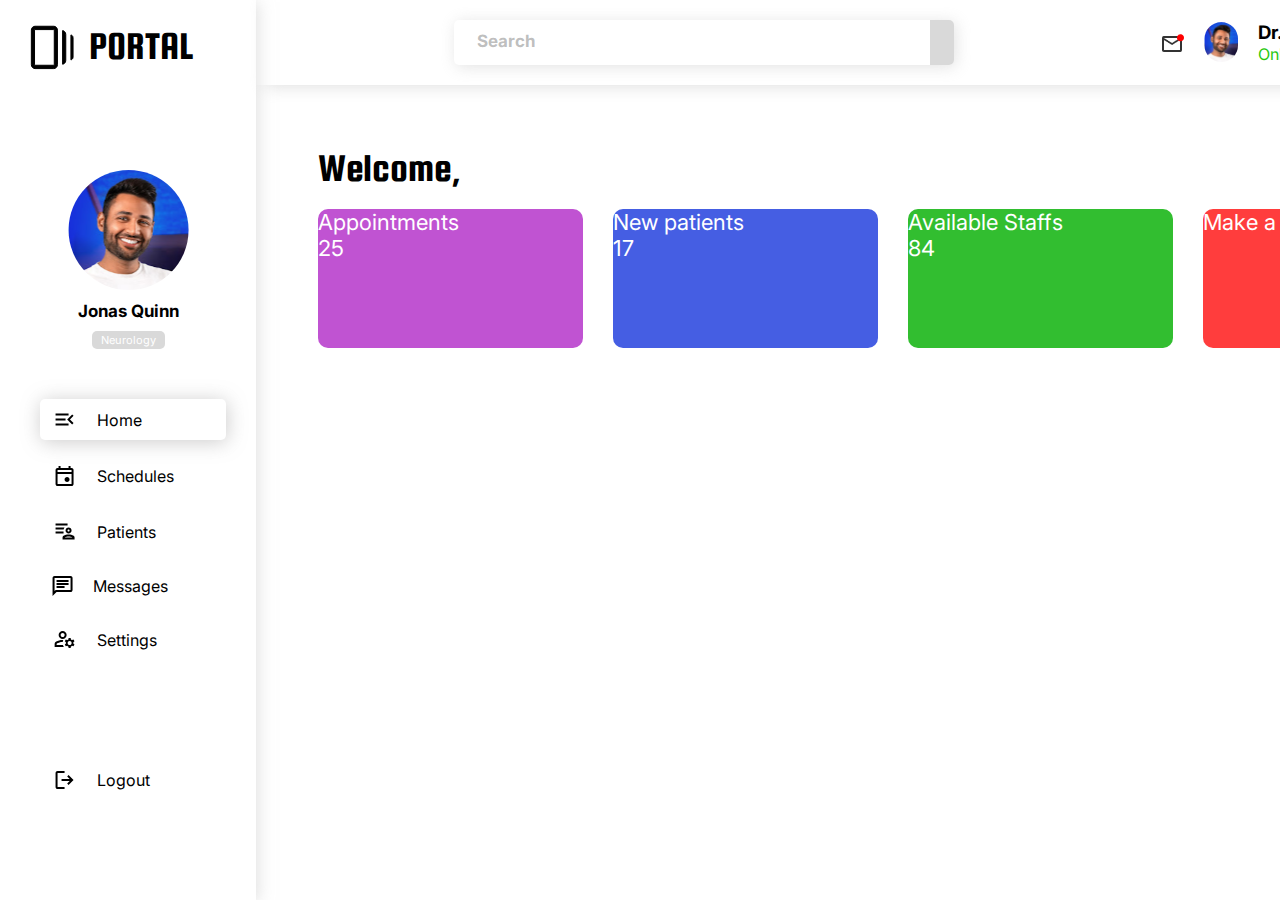
==== index.html @ 83036895 "First commit" ====
<!DOCTYPE html>
<html lang="en">
  <head>
    <meta charset="UTF-8" />
    <meta name="viewport" content="width=device-width, initial-scale=1.0" />
    <title>Portal</title>
    <link rel="shortcut icon" href="images/favicon.ico" type="image/x-icon">
    <link rel="stylesheet" href="style.css" />
    <link rel="preconnect" href="https://fonts.googleapis.com" />
    <link rel="preconnect" href="https://fonts.gstatic.com" crossorigin />
    <link
      href="https://fonts.googleapis.com/css2?family=Inter:wght@400;700&family=Squada+One&display=swap"
      rel="stylesheet"
    />
    <link rel="stylesheet" href="https://cdnjs.cloudflare.com/ajax/libs/font-awesome/6.5.1/css/all.min.css" integrity="sha512-DTOQO9RWCH3ppGqcWaEA1BIZOC6xxalwEsw9c2QQeAIftl+Vegovlnee1c9QX4TctnWMn13TZye+giMm8e2LwA==" crossorigin="anonymous" referrerpolicy="no-referrer" />
  </head>
  <body>
    <section class="first-container">
      <div class="side-bar">

        <h1>
          <img src="images/logo.svg" alt="Logo" />
          PORTAL
        </h1>

        <div class="img-desc">
          <img src="images/profile-pic 1.svg" alt="profile-pic" />
          <h2>Jonas Quinn</h2>
          <p>Neurology</p>
        </div>

        <div class="menu">
          <a href=""
            ><p><img src="images/menu.svg" alt="" />Home</p></a
          >
          <p>
            <img
              src="images/event_FILL0_wght400_GRAD0_opsz24 1.svg"
              alt=""
            />Schedules
          </p>
          <p>
            <img
              src="images/patient_list_FILL0_wght400_GRAD0_opsz24 1.svg"
              alt=""
            />Patients
          </p>
          <p><img src="images/Vector.svg" alt="" />Messages</p>
          <p>
            <img
              src="images/manage_accounts_FILL0_wght400_GRAD0_opsz24 1.svg"
              alt=""
            />Settings
          </p>
        </div>

        <div class="logout">
          <p>
            <img
              src="images/logout_FILL0_wght400_GRAD0_opsz24 1.svg"
              alt=""
            />Logout
          </p>
        </div>

      </div>
    </section>

    <section class="second-container">
      <div class="navbar">

        <form action="" class="search-bar">
          <input type="text" placeholder="Search" />
          <button type="submit">
            <i class="fa fa-search" aria-hidden="true"></i>
          </button>
        </form>

        <div class="active-profile">
          <img src="images/Group 1.jpg" alt="notifications">
          <img src="images/profile-pic 6.svg" alt="">
          <div class="display-name">
            <h3>Dr. Quinn</h3>
            <p>Online <img src="images/arrowVector.svg" alt=""></p>
          </div>
        </div>
      </div>

      <div class="main-sec">
        <h1>Welcome,</h1>

        <div class="assessibles">
          <div class="appointments">
            <p>Appointments</p>
            <p>25</p>
          </div>
          <div class="patients">
            <p>New patients</p>
            <p>17</p>
          </div>
          <div class="staffs">
            <p>Available Staffs</p>
            <p>84</p>
          </div>
          <div class="request">
            <p>Make a request</p>
          </div>
        </div>

        <div class="urgencies">

        </div>

        <div class="activities">

        </div>
      </div>

    </section>

    <script src="index.js"></script>
  </body>
</html>
---- style.css ----
*{
    margin: 0;
    padding: 0;
    box-sizing: border-box;
}
body{
    font-family: 'Inter', sans-serif;
    font-weight: 400;
    display: flex;
}

/* SIDE BAR */
.side-bar{
    width: 256px;
    height: 100vh;
    display: flex;
    flex-direction: column;
    gap: 50px;
    padding: 25px 30px 100px;
    box-shadow: 2px 2px 15px rgba(194, 194, 194, 0.503);
}
.side-bar h1{
   display: flex;
   gap: 15px;
}
.side-bar h1, .main-sec h1{
    font-family: 'Squada One', sans-serif;
    font-size: 40px;
    font-weight: 400;
}
.img-desc{
    margin-top: 50px;
    display: flex;
    flex-direction: column;
    align-items: center;
    gap: 10px;
}
.img-desc h2{
    font-size: 17px;
}
.img-desc p{
    font-size: 11px;
    color: white;
    background-color: #d9d9d9;
    padding: 2px 9px;
    border-radius: 5px;
}
.menu{
    display: flex;
    flex-direction: column;
    gap: 15px;
    margin-left: 10px;
}
.menu p{
    display: flex;
    align-items: center;
    gap: 20px;
    padding: 8px 0px 8px 12px;
    border-radius: 5px;
}
.menu p:nth-child(1){
    box-shadow: 1px 2px 20px rgba(194, 193, 193, 0.832);
}
.menu a{
    color: black;
    text-decoration: none;
}
.logout{
    display: flex;
    height: 100vh;
    flex-direction: column;
    justify-content: flex-end;
    margin-left: 10px;
}
.logout p{
    display: flex;
    align-items: center;
    gap: 20px;
    padding: 8px 0px 8px 12px;
}

/* NAVBAR */
.navbar{
    display: flex;
    padding: 20px 0;
    justify-content: center;
    width: 100vw;
    box-shadow: 10px 2px 15px rgba(194, 194, 194, 0.491);
}
.search-bar{
    width: 500px;
    display: flex;
    box-shadow: 2px 2px 15px rgba(194, 194, 194, 0.456);
    justify-content: space-between;
    border-radius: 5px 5px 5px 5px;
}
.search-bar input{
    background-color: transparent;
    border: 0;
    padding: 15px 23px;

}
.search-bar input::placeholder{
    font-family: 'Inter', sans-serif;
    font-weight: 700;
    font-size: 17px;
    color: rgba(128, 128, 128, 0.521);
}
.search-bar button{
    font-size: 24px;
    padding: 8px 12px;
    border: 0;
    background-color: #d9d9d9;
    border-radius: 0 5px 5px 0;
}
.active-profile{
    display: flex;
    width: 30vw;
    justify-content: flex-end;
    gap: 20px;
    align-items: center;
}
.display-name p{
    display: flex;
    justify-content: space-between;
    color: #26C70C;
}

/* MAIN SECTION */
.main-sec{
    padding: 62px;
}
.assessibles{
    margin-top: 20px;
    display: flex;
    gap: 30px;
    color: white;
    font-size: 22px;
}
.appointments{
    background-color: #C053D2;  
}
.patients{
    background-color: #455EE3;
}
.staffs{
    background-color: #32be30;
}
.request{
    width: 172px;
    height: 139px;
    border-radius: 10px;
    background-color: rgba(255, 0, 0, 0.76);
}
.appointments, .patients, .staffs{
    width: 265px;
    height: 139px;
    border-radius: 10px;
}
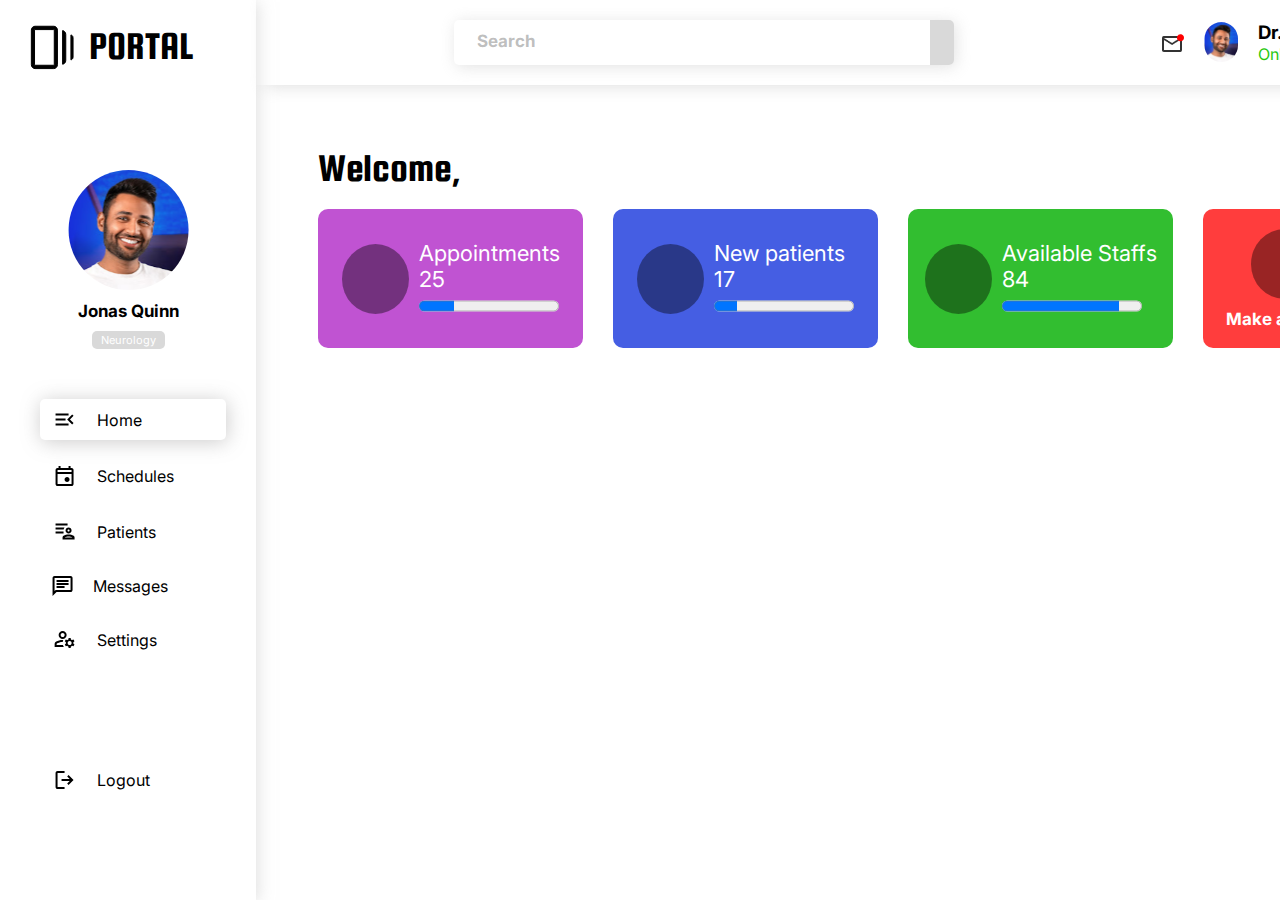
==== commit a2b79917: "Added range" ====
--- a/index.html
+++ b/index.html
@@ -91,18 +91,34 @@
 
         <div class="assessibles">
           <div class="appointments">
-            <p>Appointments</p>
-            <p>25</p>
+            <button></button>
+            <div>
+              <p>Appointments</p>
+              <p>25</p>
+              <progress id="file" value="25" max="100"></progress>
+            </div>
           </div>
+
           <div class="patients">
-            <p>New patients</p>
-            <p>17</p>
+            <button></button>
+            <div>
+              <p>New patients</p>
+              <p>17</p>  
+              <progress id="file" value="17" max="100"></progress>
+            </div>
           </div>
+
           <div class="staffs">
-            <p>Available Staffs</p>
-            <p>84</p>
+            <button></button>
+            <div>
+              <p>Available Staffs</p>
+              <p>84</p> 
+              <progress id="file" value="84" max="100"></progress>
+            </div>
           </div>
+
           <div class="request">
+            <button></button>
             <p>Make a request</p>
           </div>
         </div>
--- a/style.css
+++ b/style.css
@@ -151,9 +151,30 @@
     height: 139px;
     border-radius: 10px;
     background-color: rgba(255, 0, 0, 0.76);
+    display: flex;
+    flex-direction: column;
+    align-items: center;
+    justify-content: center;
+    font-size: 17px;
+    font-weight: 700;
+    gap: 10px;
 }
 .appointments, .patients, .staffs{
     width: 265px;
     height: 139px;
     border-radius: 10px;
+    display: flex;
+    align-items: center;
+    justify-content: center;
+}
+.assessibles button{
+    width: 67px;
+    height: 70px;
+    border-radius: 100%;
+    border: 0;
+    background-color: rgba(0, 0, 0, 0.4);
+    margin-right: 10px;
+}
+progress{
+    width: 140px;
 }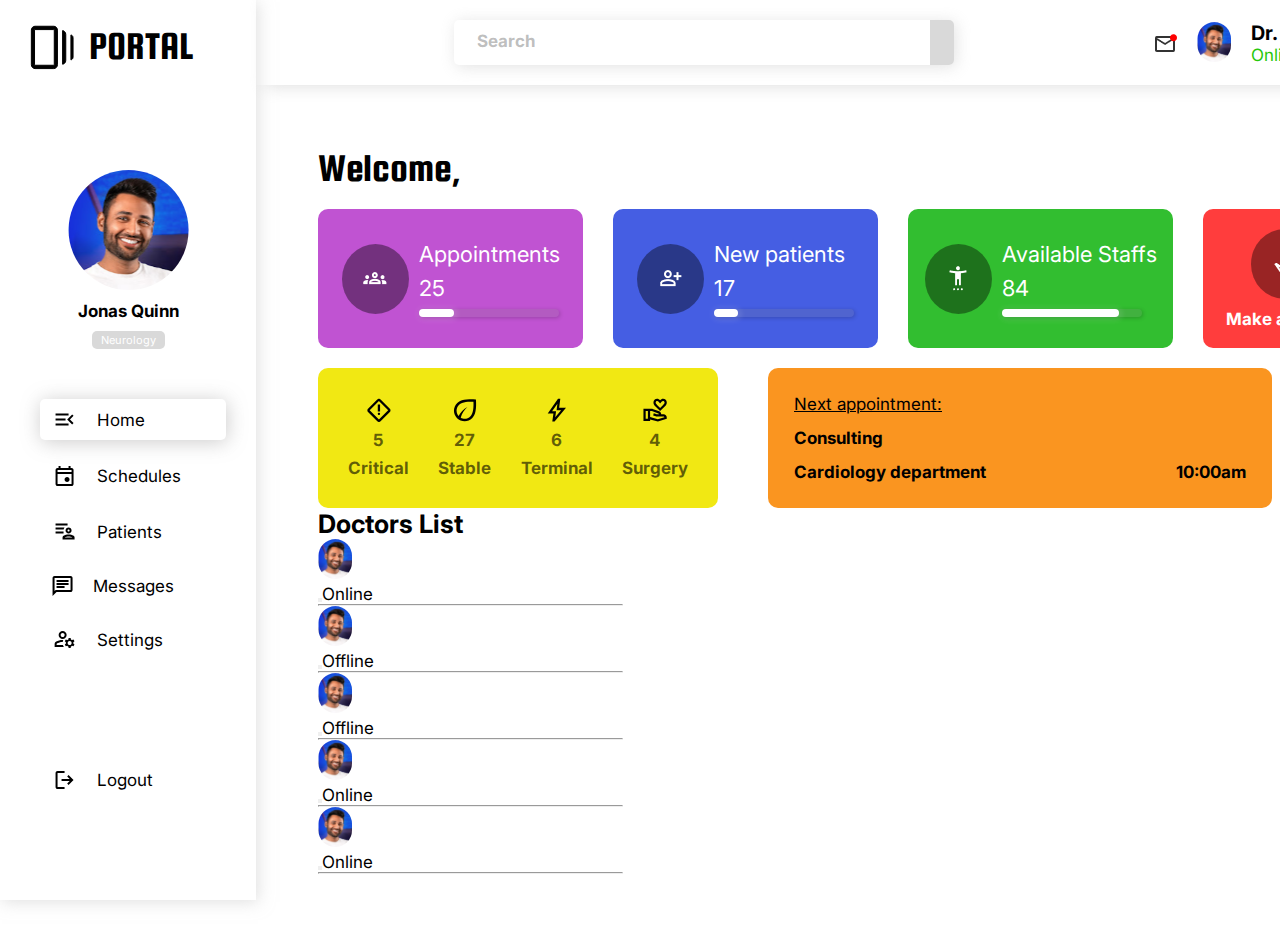
==== commit 60daf7ba: "added emergency section" ====
--- a/index.html
+++ b/index.html
@@ -91,7 +91,7 @@
 
         <div class="assessibles">
           <div class="appointments">
-            <button></button>
+            <button><img src="images/appointment-icon.png" alt=""></button>
             <div>
               <p>Appointments</p>
               <p>25</p>
@@ -100,7 +100,7 @@
           </div>
 
           <div class="patients">
-            <button></button>
+            <button><img src="images/Vector.png" alt=""></button>
             <div>
               <p>New patients</p>
               <p>17</p>  
@@ -109,7 +109,7 @@
           </div>
 
           <div class="staffs">
-            <button></button>
+            <button><img src="images/settings_accessibility_FILL0_wght400_GRAD0_opsz24 1 (1).png" alt=""></button>
             <div>
               <p>Available Staffs</p>
               <p>84</p> 
@@ -118,17 +118,86 @@
           </div>
 
           <div class="request">
-            <button></button>
+            <button><img src="images/Vector (1).png" alt=""></button>
             <p>Make a request</p>
           </div>
         </div>
 
-        <div class="urgencies">
-
+        <div class="upcoming">
+          <div class="upcoming-urgencies">
+            <div class="critical">
+              <img src="images/critical.svg" alt="">
+              <p>5</p>
+              <p>Critical</p>
+            </div>
+            <div class="stable">
+              <img src="images/Vector (1).svg" alt="">
+              <p>27</p>
+              <p>Stable</p>
+            </div>
+            <div class="terminal">
+              <img src="images/Vector (2).svg" alt="">
+              <p>6</p>
+              <p>Terminal</p>
+            </div>
+            <div class="surgery">
+              <img src="images/Vector (3).svg" alt="">
+              <p>4</p>
+              <p>Surgery</p>
+            </div>
+          </div>
+
+          <div class="upcoming-appointments">
+            <p>Next appointment:</p>
+            <p>Consulting</p>
+            <p>Cardiology department <span>10:00am</span></p>
+          </div>
         </div>
 
         <div class="activities">
-
+          <div class="doctors">
+            <h2>Doctors List</h2>
+            <div class="cherry">
+              <img src="images/profile-pic 6.svg" alt="">
+              <div>
+                <p></p>
+                <p><button></button>Online</p>
+              </div>
+            </div>
+            <hr>
+            <div class="marcus">
+              <img src="images/profile-pic 6.svg" alt="">
+              <div>
+                <p></p>
+                <p><button></button>Offline</p>
+              </div>
+            </div>
+            <hr>
+            <div class="murphy">
+              <img src="images/profile-pic 6.svg" alt="">
+              <div>
+                <p></p>
+                <p><button></button>Offline</p>
+              </div>
+            </div>
+            <hr>
+            <div class="jerry">
+              <img src="images/profile-pic 6.svg" alt="">
+              <div>
+                <p></p>
+                <p><button></button>Online</p>
+              </div>
+            </div>
+            <hr>
+            <div class="mary">
+              <img src="images/profile-pic 6.svg" alt="">
+              <div>
+                <p></p>
+                <p><button></button>Online</p>
+              </div>
+            </div>
+            <hr>
+          </div>
         </div>
       </div>
 
--- a/style.css
+++ b/style.css
@@ -7,6 +7,7 @@
     font-family: 'Inter', sans-serif;
     font-weight: 400;
     display: flex;
+    font-size: 17px;
 }
 
 /* SIDE BAR */
@@ -166,6 +167,11 @@
     display: flex;
     align-items: center;
     justify-content: center;
+}
+.appointments div, .patients div, .staffs div{
+    display: flex;
+    flex-direction: column;
+    gap: 8px;
 }
 .assessibles button{
     width: 67px;
@@ -174,7 +180,76 @@
     border: 0;
     background-color: rgba(0, 0, 0, 0.4);
     margin-right: 10px;
-}
-progress{
+    display: flex;
+    align-items: center;
+    justify-content: center;
+}
+progress {
+    border-radius: 15px; 
     width: 140px;
+    height: 8px;
+    box-shadow: 1px 1px 4px rgba( 0, 0, 0, 0.2 );
+}
+progress::-webkit-progress-bar {
+    background-color: rgba(128, 128, 128, 0.198);
+    border-radius: 15px;
+}
+progress::-webkit-progress-value {
+    background-color: white;
+    border-radius: 15px;
+    box-shadow: 1px 1px 5px 3px rgba(255, 255, 255, 0.1);
+}
+
+.upcoming{
+    display: flex;
+    gap: 50px;
+    margin-top: 20px;
+}
+.upcoming-urgencies{
+    display: flex;
+    background-color: #F1E813;
+    padding: 30px;
+    align-items: center;
+    justify-content: space-between;
+    width: 400px;
+    border-radius: 10px;
+}
+.upcoming-urgencies p{
+    color: rgba(0, 0, 0, 0.6);
+    font-weight: 700;
+}
+.upcoming-urgencies img{
+    width: 24px;
+    height: 24px;
+}
+.critical, .stable, .terminal, .surgery{
+    display: flex;
+    flex-direction: column;
+    align-items: center;
+    justify-content: center;
+    gap: 8px;
+}
+.upcoming-appointments{
+    background-color: #FA9520;
+    width: 504px;
+    padding: 26px;
+    border-radius: 10px;
+    display: flex;
+    flex-direction: column;
+    justify-content: space-between;
+}
+.upcoming-appointments p{
+    font-weight: 700;
+}
+.upcoming-appointments p:nth-child(1){
+    font-weight: 400;
+    text-decoration: underline;
+}
+.upcoming-appointments p:nth-child(3){
+    display: flex;
+    justify-content: space-between;
+}
+
+.doctors{
+    width: 305px;
 }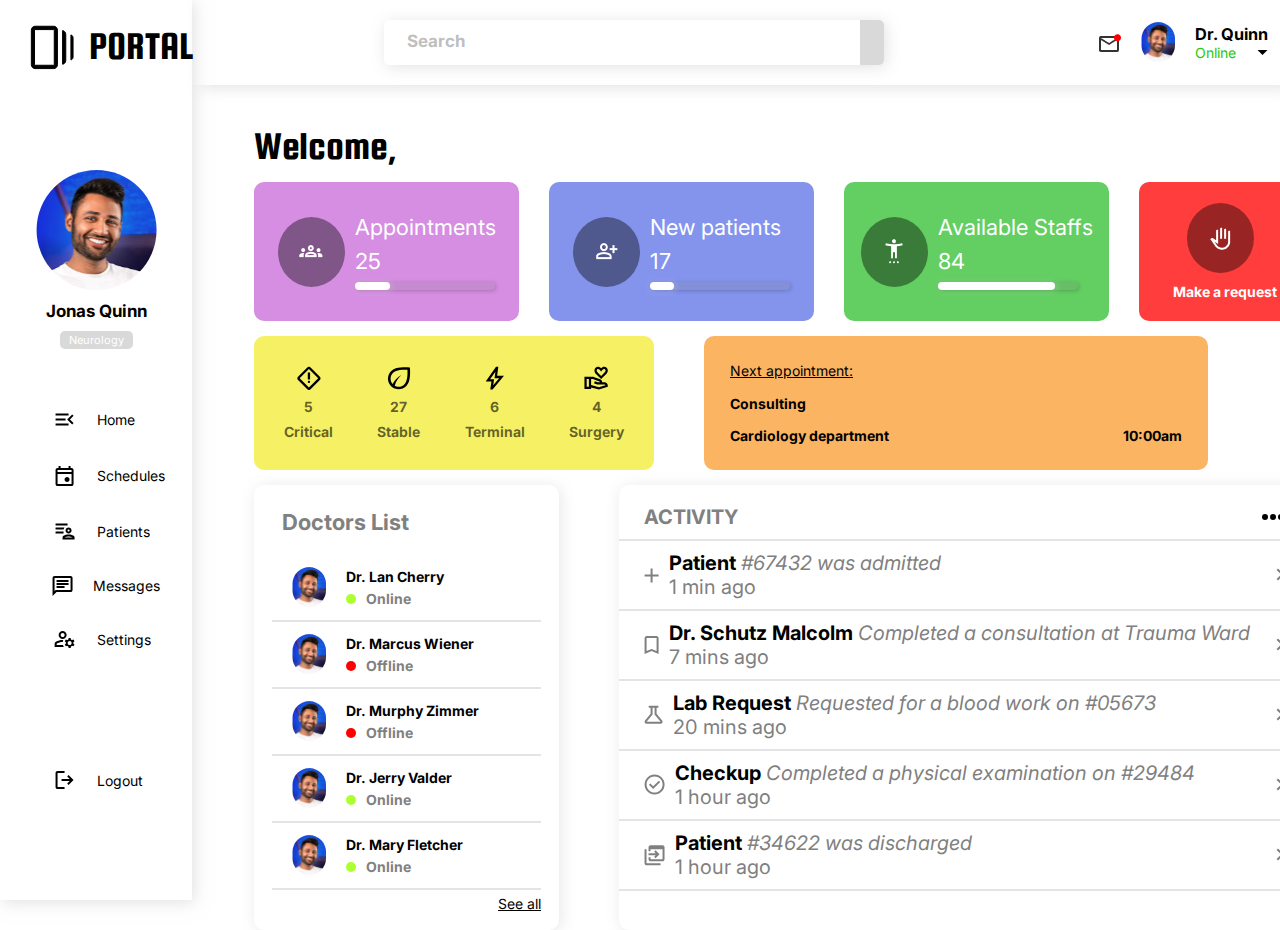
==== commit af81248b: "added patients page" ====
--- a/index.html
+++ b/index.html
@@ -4,7 +4,7 @@
     <meta charset="UTF-8" />
     <meta name="viewport" content="width=device-width, initial-scale=1.0" />
     <title>Portal</title>
-    <link rel="shortcut icon" href="images/favicon.ico" type="image/x-icon">
+    <link rel="shortcut icon" href="images/favicon.ico" type="image/x-icon" />
     <link rel="stylesheet" href="style.css" />
     <link rel="preconnect" href="https://fonts.googleapis.com" />
     <link rel="preconnect" href="https://fonts.gstatic.com" crossorigin />
@@ -12,12 +12,17 @@
       href="https://fonts.googleapis.com/css2?family=Inter:wght@400;700&family=Squada+One&display=swap"
       rel="stylesheet"
     />
-    <link rel="stylesheet" href="https://cdnjs.cloudflare.com/ajax/libs/font-awesome/6.5.1/css/all.min.css" integrity="sha512-DTOQO9RWCH3ppGqcWaEA1BIZOC6xxalwEsw9c2QQeAIftl+Vegovlnee1c9QX4TctnWMn13TZye+giMm8e2LwA==" crossorigin="anonymous" referrerpolicy="no-referrer" />
+    <link
+      rel="stylesheet"
+      href="https://cdnjs.cloudflare.com/ajax/libs/font-awesome/6.5.1/css/all.min.css"
+      integrity="sha512-DTOQO9RWCH3ppGqcWaEA1BIZOC6xxalwEsw9c2QQeAIftl+Vegovlnee1c9QX4TctnWMn13TZye+giMm8e2LwA=="
+      crossorigin="anonymous"
+      referrerpolicy="no-referrer"
+    />
   </head>
   <body>
     <section class="first-container">
       <div class="side-bar">
-
         <h1>
           <img src="images/logo.svg" alt="Logo" />
           PORTAL
@@ -30,21 +35,22 @@
         </div>
 
         <div class="menu">
-          <a href=""
-            ><p><img src="images/menu.svg" alt="" />Home</p></a
-          >
-          <p>
+          <a href="index.html"><p><img src="images/menu.svg" alt="" />Home</p></a>
+          <p >
             <img
               src="images/event_FILL0_wght400_GRAD0_opsz24 1.svg"
               alt=""
             />Schedules
           </p>
-          <p>
-            <img
-              src="images/patient_list_FILL0_wght400_GRAD0_opsz24 1.svg"
-              alt=""
-            />Patients
-          </p>
+          <a href="patients.html">
+            <p>
+              <img
+                src="images/patient_list_FILL0_wght400_GRAD0_opsz24 1.svg"
+                alt=""
+              />Patients
+            </p>
+          </a>
+          
           <p><img src="images/Vector.svg" alt="" />Messages</p>
           <p>
             <img
@@ -62,13 +68,11 @@
             />Logout
           </p>
         </div>
-
       </div>
     </section>
 
     <section class="second-container">
       <div class="navbar">
-
         <form action="" class="search-bar">
           <input type="text" placeholder="Search" />
           <button type="submit">
@@ -77,11 +81,11 @@
         </form>
 
         <div class="active-profile">
-          <img src="images/Group 1.jpg" alt="notifications">
-          <img src="images/profile-pic 6.svg" alt="">
+          <img src="images/Group 1.jpg" alt="notifications" />
+          <img src="images/profile-pic 6.svg" alt="" />
           <div class="display-name">
             <h3>Dr. Quinn</h3>
-            <p>Online <img src="images/arrowVector.svg" alt=""></p>
+            <p>Online <img src="images/arrowVector.svg" alt="" /></p>
           </div>
         </div>
       </div>
@@ -91,7 +95,7 @@
 
         <div class="assessibles">
           <div class="appointments">
-            <button><img src="images/appointment-icon.png" alt=""></button>
+            <button><img src="images/appointment-icon.png" alt="" /></button>
             <div>
               <p>Appointments</p>
               <p>25</p>
@@ -100,25 +104,30 @@
           </div>
 
           <div class="patients">
-            <button><img src="images/Vector.png" alt=""></button>
+            <button><img src="images/Vector.png" alt="" /></button>
             <div>
               <p>New patients</p>
-              <p>17</p>  
+              <p>17</p>
               <progress id="file" value="17" max="100"></progress>
             </div>
           </div>
 
           <div class="staffs">
-            <button><img src="images/settings_accessibility_FILL0_wght400_GRAD0_opsz24 1 (1).png" alt=""></button>
+            <button>
+              <img
+                src="images/settings_accessibility_FILL0_wght400_GRAD0_opsz24 1 (1).png"
+                alt=""
+              />
+            </button>
             <div>
               <p>Available Staffs</p>
-              <p>84</p> 
+              <p>84</p>
               <progress id="file" value="84" max="100"></progress>
             </div>
           </div>
 
           <div class="request">
-            <button><img src="images/Vector (1).png" alt=""></button>
+            <button><img src="images/Vector (1).png" alt="" /></button>
             <p>Make a request</p>
           </div>
         </div>
@@ -126,22 +135,22 @@
         <div class="upcoming">
           <div class="upcoming-urgencies">
             <div class="critical">
-              <img src="images/critical.svg" alt="">
+              <img src="images/critical.svg" alt="" />
               <p>5</p>
               <p>Critical</p>
             </div>
             <div class="stable">
-              <img src="images/Vector (1).svg" alt="">
+              <img src="images/Vector (1).svg" alt="" />
               <p>27</p>
               <p>Stable</p>
             </div>
             <div class="terminal">
-              <img src="images/Vector (2).svg" alt="">
+              <img src="images/Vector (2).svg" alt="" />
               <p>6</p>
               <p>Terminal</p>
             </div>
             <div class="surgery">
-              <img src="images/Vector (3).svg" alt="">
+              <img src="images/Vector (3).svg" alt="" />
               <p>4</p>
               <p>Surgery</p>
             </div>
@@ -158,49 +167,124 @@
           <div class="doctors">
             <h2>Doctors List</h2>
             <div class="cherry">
-              <img src="images/profile-pic 6.svg" alt="">
-              <div>
-                <p></p>
+              <img src="images/profile-pic 6.svg" alt="" />
+              <div>
+                <p>Dr. Lan Cherry</p>
                 <p><button></button>Online</p>
               </div>
             </div>
-            <hr>
+            <hr />
             <div class="marcus">
-              <img src="images/profile-pic 6.svg" alt="">
-              <div>
-                <p></p>
+              <img src="images/profile-pic 6.svg" alt="" />
+              <div>
+                <p>Dr. Marcus Wiener</p>
                 <p><button></button>Offline</p>
               </div>
             </div>
-            <hr>
+            <hr />
             <div class="murphy">
-              <img src="images/profile-pic 6.svg" alt="">
-              <div>
-                <p></p>
+              <img src="images/profile-pic 6.svg" alt="" />
+              <div>
+                <p>Dr. Murphy Zimmer</p>
                 <p><button></button>Offline</p>
               </div>
             </div>
-            <hr>
+            <hr />
             <div class="jerry">
-              <img src="images/profile-pic 6.svg" alt="">
-              <div>
-                <p></p>
+              <img src="images/profile-pic 6.svg" alt="" />
+              <div>
+                <p>Dr. Jerry Valder</p>
                 <p><button></button>Online</p>
               </div>
             </div>
-            <hr>
+            <hr />
             <div class="mary">
-              <img src="images/profile-pic 6.svg" alt="">
-              <div>
-                <p></p>
+              <img src="images/profile-pic 6.svg" alt="" />
+              <div>
+                <p>Dr. Mary Fletcher</p>
                 <p><button></button>Online</p>
               </div>
             </div>
-            <hr>
+            <hr />
+            <a href="">See all</a>
+          </div>
+
+          <div class="next-activity">
+            <div class="styled-div">
+              <h2>ACTIVITY</h2>
+              <div class="activity-buttons">
+                <button></button>
+                <button></button>
+                <button></button>
+              </div>
+            </div>
+            <hr />
+            <div class="styled-div">
+              <div class="restyled-div">
+                <img src="images/plus.svg" alt="" />
+                <div>
+                  <p>Patient <span>#67432 was admitted</span></p>
+                  <p>1 min ago</p>
+                </div>
+              </div>
+              <img src="images/Vector (8).svg" alt="" />
+            </div>
+            <hr />
+            <div class="styled-div">
+              <div class="restyled-div">
+                <img src="images/Vector (4).svg" alt="" />
+                <div>
+                  <p>
+                    Dr. Schutz Malcolm
+                    <span>Completed a consultation at Trauma Ward</span>
+                  </p>
+                  <p>7 mins ago</p>
+                </div>
+              </div>
+              <img src="images/Vector (8).svg" alt="" />
+            </div>
+            <hr />
+            <div class="styled-div">
+              <div class="restyled-div">
+                <img src="images/Vector (5).svg" alt="" />
+                <div>
+                  <p>
+                    Lab Request
+                    <span>Requested for a blood work on #05673</span>
+                  </p>
+                  <p>20 mins ago</p>
+                </div>
+              </div>
+              <img src="images/Vector (8).svg" alt="" />
+            </div>
+            <hr />
+            <div class="styled-div">
+              <div class="restyled-div">
+                <img src="images/Vector (6).svg" alt="" />
+                <div>
+                  <p>
+                    Checkup <span>Completed a physical examination on #29484</span>
+                  </p>
+                  <p>1 hour ago</p>
+                </div>
+              </div>
+              <img src="images/Vector (8).svg" alt="">
+            </div>
+            <hr />
+            <div class="styled-div">
+              <div class="restyled-div">
+                <img src="images/Vector (7).svg" alt="" />
+                <div>
+                  <p>Patient <span>#34622 was discharged</span></p>
+                  <p>1 hour ago</p>
+                </div>
+              </div>
+              <img src="images/Vector (8).svg" alt="">
+            </div>
+            <hr />
           </div>
         </div>
       </div>
-
     </section>
 
     <script src="index.js"></script>
--- a/style.css
+++ b/style.css
@@ -7,13 +7,13 @@
     font-family: 'Inter', sans-serif;
     font-weight: 400;
     display: flex;
-    font-size: 17px;
+    font-size: 14px;
 }
 
 /* SIDE BAR */
 .side-bar{
-    width: 256px;
     height: 100vh;
+    width: 15vw;
     display: flex;
     flex-direction: column;
     gap: 50px;
@@ -24,7 +24,7 @@
    display: flex;
    gap: 15px;
 }
-.side-bar h1, .main-sec h1{
+.side-bar h1, .main-sec h1, .patient-sec h1{
     font-family: 'Squada One', sans-serif;
     font-size: 40px;
     font-weight: 400;
@@ -52,6 +52,9 @@
     gap: 15px;
     margin-left: 10px;
 }
+.active{
+    background-color: #26C70C;
+}
 .menu p{
     display: flex;
     align-items: center;
@@ -59,7 +62,7 @@
     padding: 8px 0px 8px 12px;
     border-radius: 5px;
 }
-.menu p:nth-child(1){
+.menu a:active{
     box-shadow: 1px 2px 20px rgba(194, 193, 193, 0.832);
 }
 .menu a{
@@ -83,9 +86,9 @@
 /* NAVBAR */
 .navbar{
     display: flex;
-    padding: 20px 0;
-    justify-content: center;
-    width: 100vw;
+    justify-content: center;
+    padding: 20px 0 20px 180px;
+    width: 85vw;
     box-shadow: 10px 2px 15px rgba(194, 194, 194, 0.491);
 }
 .search-bar{
@@ -116,10 +119,10 @@
 }
 .active-profile{
     display: flex;
+    gap: 20px;
+    align-items: center;
     width: 30vw;
     justify-content: flex-end;
-    gap: 20px;
-    align-items: center;
 }
 .display-name p{
     display: flex;
@@ -128,24 +131,25 @@
 }
 
 /* MAIN SECTION */
-.main-sec{
-    padding: 62px;
+.main-sec, .patient-sec{
+    padding: 40px 62px 0;
 }
 .assessibles{
-    margin-top: 20px;
+    margin-top: 15px;
     display: flex;
     gap: 30px;
     color: white;
     font-size: 22px;
+   
 }
 .appointments{
-    background-color: #C053D2;  
+    background-color: rgba(191, 83, 210, 0.66);  
 }
 .patients{
-    background-color: #455EE3;
+    background-color: rgba(69, 93, 227, 0.66);
 }
 .staffs{
-    background-color: #32be30;
+    background-color: rgba(50, 190, 48, 0.76);
 }
 .request{
     width: 172px;
@@ -156,7 +160,7 @@
     flex-direction: column;
     align-items: center;
     justify-content: center;
-    font-size: 17px;
+    font-size: 14px;
     font-weight: 700;
     gap: 10px;
 }
@@ -203,11 +207,11 @@
 .upcoming{
     display: flex;
     gap: 50px;
-    margin-top: 20px;
+    margin-top: 15px;
 }
 .upcoming-urgencies{
     display: flex;
-    background-color: #F1E813;
+    background-color: rgba(241, 234, 19, 0.66);
     padding: 30px;
     align-items: center;
     justify-content: space-between;
@@ -230,7 +234,7 @@
     gap: 8px;
 }
 .upcoming-appointments{
-    background-color: #FA9520;
+    background-color: rgba(250, 148, 32, 0.70);
     width: 504px;
     padding: 26px;
     border-radius: 10px;
@@ -250,6 +254,134 @@
     justify-content: space-between;
 }
 
+/* ACTIVITIES */
+.activities{
+    margin-top: 15px;
+    display: flex;
+    gap: 60px;
+}
 .doctors{
     width: 305px;
+    padding: 24px 18px 18px;
+    border-radius: 10px;
+    box-shadow: 2px 2px 15px rgba(128, 128, 128, 0.194);
+}
+.doctors h2{
+    color: #808080;
+    font-size: 22px;
+    margin-bottom: 20px;
+    padding-left: 10px;
+}
+.doctors hr, .next-activity hr{
+    border: 0.1px solid rgba(128, 128, 128, 0.217);
+}
+.doctors a{
+    display: flex;
+    justify-content: flex-end;
+    color: black;
+    margin-top: 5px;
+}
+.cherry, .marcus, .murphy, .jerry, .mary{
+    display: flex;
+    align-items: center;
+    gap: 20px;
+    padding: 12px 20px;
+}
+.cherry button, .marcus button, .murphy button, .jerry button, .mary button{
+    padding: 5px;
+    border-radius: 100%;
+    border: 0;
+}
+.marcus button, .murphy button{
+    background-color: red;
+}
+.jerry button, .mary button, .cherry button{
+    background-color: greenyellow;
+}
+.cherry div p:nth-child(2), .marcus div p:nth-child(2), .murphy div p:nth-child(2), .jerry div p:nth-child(2), .mary div p:nth-child(2){
+    display: flex;
+    align-items: center;
+    gap: 10px;
+    color: #808080;
+    font-weight: 700;
+}
+.cherry div, .marcus div, .murphy div, .jerry div, .mary div{
+    display: flex;
+    flex-direction: column;
+    gap: 5px;
+}
+.cherry div p:nth-child(1), .marcus div p:nth-child(1), .murphy div p:nth-child(1), .jerry div p:nth-child(1), .mary div p:nth-child(1){
+    font-weight: 700;
+}
+
+.next-activity{
+    width: 690px;
+    font-size: 20px;
+    box-shadow: 2px 2px 15px rgba(128, 128, 128, 0.194);
+    border-radius: 10px;
+    padding: 10px 0;
+}
+.next-activity h2{
+    color: grey;
+    font-size: 20px;
+}
+.next-activity p:nth-child(2), .next-activity span{
+    color: grey;
+    font-weight: 400;
+}
+.next-activity span{
+    font-style: italic;
+}
+.next-activity p:nth-child(1){
+    font-weight: 700;
+}
+.styled-div{
+    display: flex;
+    justify-content: space-between;
+    padding: 10px 25px;
+}
+.styled-div button, .patient-container button{
+    background-color: black;
+    padding: 3px;
+    border-radius: 100%;
+    border: 0;
+}
+.activity-buttons, .patient-button{
+    display: flex;
+    align-items: center;
+    gap: 2px;
+}
+.restyled-div{
+    display: flex;
+    gap: 10px;
+}
+
+
+/************************************ PATIENTS PAGE ***********************************/
+.patient-container{
+    display: flex;
+    justify-content: space-between;
+    align-items: center;
+    padding: 20px;
+    box-shadow: 3px 3px 15px rgba(185, 185, 185, 0.307);
+    margin-top: 35px;
+}
+.patient-button{
+    flex-direction: column;
+}
+.patient-container button{
+    padding: 2px;
+}
+.patient-sec{
+    display: flex;
+    flex-direction: column;
+    padding: 60px 100px;
+}
+.patient-container p:nth-child(1){
+    color: #858585;
+    font-size: 12px;
+}
+.patient-container p:nth-child(2){
+    font-weight: 700;
+    font-size: 15px;
 }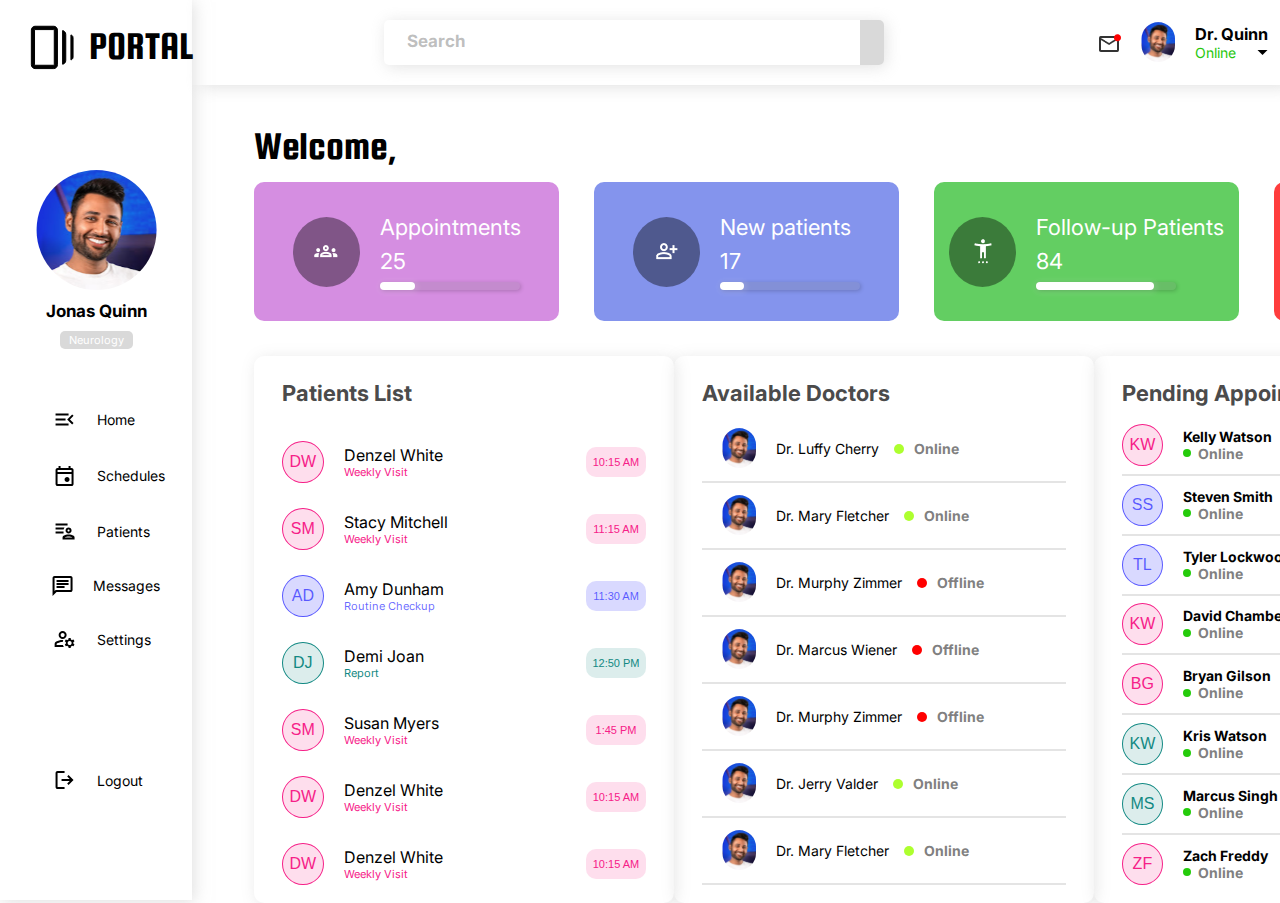
==== commit c005e543: "remade patient's page" ====
--- a/index.html
+++ b/index.html
@@ -51,7 +51,7 @@
             </p>
           </a>
           
-          <p><img src="images/Vector.svg" alt="" />Messages</p>
+          <a href="messages.html"><p><img src="images/Vector.svg" alt="" />Messages</p></a>
           <p>
             <img
               src="images/manage_accounts_FILL0_wght400_GRAD0_opsz24 1.svg"
@@ -120,7 +120,7 @@
               />
             </button>
             <div>
-              <p>Available Staffs</p>
+              <p>Follow-up Patients</p>
               <p>84</p>
               <progress id="file" value="84" max="100"></progress>
             </div>
@@ -128,49 +128,115 @@
 
           <div class="request">
             <button><img src="images/Vector (1).png" alt="" /></button>
-            <p>Make a request</p>
-          </div>
-        </div>
-
-        <div class="upcoming">
-          <div class="upcoming-urgencies">
-            <div class="critical">
-              <img src="images/critical.svg" alt="" />
-              <p>5</p>
-              <p>Critical</p>
-            </div>
-            <div class="stable">
-              <img src="images/Vector (1).svg" alt="" />
-              <p>27</p>
-              <p>Stable</p>
-            </div>
-            <div class="terminal">
-              <img src="images/Vector (2).svg" alt="" />
-              <p>6</p>
-              <p>Terminal</p>
-            </div>
-            <div class="surgery">
-              <img src="images/Vector (3).svg" alt="" />
-              <p>4</p>
-              <p>Surgery</p>
-            </div>
-          </div>
-
-          <div class="upcoming-appointments">
-            <p>Next appointment:</p>
-            <p>Consulting</p>
-            <p>Cardiology department <span>10:00am</span></p>
+            <p>REQUEST</p>
           </div>
         </div>
 
         <div class="activities">
+          <div class="patient_list">
+            <h2>Patients List</h2>
+
+            <div class="denzel">
+              <button>DW</button>
+              <div class="patient_names">
+                <div>
+                  <p>Denzel White</p>
+                  <p>Weekly Visit</p>
+                </div>
+                <button class="denzel_button">10:15 AM</button>
+              </div>
+            </div>
+            
+            <div class="stacy">
+              <button>SM</button>
+              <div class="patient_names">
+                <div>
+                  <p>Stacy Mitchell</p>
+                  <p>Weekly Visit</p>
+                </div>
+                <button class="denzel_button">11:15 AM</button>
+              </div>
+            </div>
+            
+            <div class="amy">
+              <button>AD</button>
+              <div class="patient_names">
+                <div>
+                  <p>Amy Dunham</p>
+                  <p>Routine Checkup</p>
+                </div>
+                <button class="amy_button">11:30 AM</button>
+              </div>
+            </div>
+            
+            <div class="demi">
+              <button>DJ</button>
+              <div class="patient_names">
+                <div>
+                  <p>Demi Joan</p>
+                  <p>Report</p>
+                </div>
+                <button class="demi_button">12:50 PM</button>
+              </div>
+            </div>
+            
+            <div class="stacy">
+              <button>SM</button>
+              <div class="patient_names">
+                <div>
+                  <p>Susan Myers</p>
+                  <p>Weekly Visit</p>
+                </div>
+                <button class="denzel_button">1:45 PM</button>
+              </div>
+            </div>
+            
+            <div class="denzel">
+              <button>DW</button>
+              <div class="patient_names">
+                <div>
+                  <p>Denzel White</p>
+                  <p>Weekly Visit</p>
+                </div>
+                <button class="denzel_button">10:15 AM</button>
+              </div>
+            </div>
+            
+            <div class="denzel">
+              <button>DW</button>
+              <div class="patient_names">
+                <div>
+                  <p>Denzel White</p>
+                  <p>Weekly Visit</p>
+                </div>
+                <button class="denzel_button">10:15 AM</button>
+              </div>
+            </div>
+          </div>
+
           <div class="doctors">
-            <h2>Doctors List</h2>
+            <h2>Available Doctors</h2>
             <div class="cherry">
               <img src="images/profile-pic 6.svg" alt="" />
               <div>
-                <p>Dr. Lan Cherry</p>
+                <p>Dr. Luffy Cherry</p>
                 <p><button></button>Online</p>
+              </div>
+            </div>
+            <hr />
+            <div class="mary">
+              <img src="images/profile-pic 6.svg" alt="" />
+              <div>
+                <p>Dr. Mary Fletcher</p>
+                <p><button></button>Online</p>
+              </div>
+            </div>
+            <hr />
+            <div class="murphy">
+              <img src="images/profile-pic 6.svg" alt="" />
+              <div>
+                <p>Dr. Murphy Zimmer</p>
+                <p><button></button>Offline</p>
               </div>
             </div>
             <hr />
@@ -206,82 +272,112 @@
               </div>
             </div>
             <hr />
-            <a href="">See all</a>
-          </div>
-
-          <div class="next-activity">
-            <div class="styled-div">
-              <h2>ACTIVITY</h2>
-              <div class="activity-buttons">
-                <button></button>
-                <button></button>
-                <button></button>
-              </div>
-            </div>
-            <hr />
-            <div class="styled-div">
-              <div class="restyled-div">
-                <img src="images/plus.svg" alt="" />
-                <div>
-                  <p>Patient <span>#67432 was admitted</span></p>
-                  <p>1 min ago</p>
-                </div>
-              </div>
-              <img src="images/Vector (8).svg" alt="" />
-            </div>
-            <hr />
-            <div class="styled-div">
-              <div class="restyled-div">
-                <img src="images/Vector (4).svg" alt="" />
-                <div>
-                  <p>
-                    Dr. Schutz Malcolm
-                    <span>Completed a consultation at Trauma Ward</span>
-                  </p>
-                  <p>7 mins ago</p>
-                </div>
-              </div>
-              <img src="images/Vector (8).svg" alt="" />
-            </div>
-            <hr />
-            <div class="styled-div">
-              <div class="restyled-div">
-                <img src="images/Vector (5).svg" alt="" />
-                <div>
-                  <p>
-                    Lab Request
-                    <span>Requested for a blood work on #05673</span>
-                  </p>
-                  <p>20 mins ago</p>
-                </div>
-              </div>
-              <img src="images/Vector (8).svg" alt="" />
-            </div>
-            <hr />
-            <div class="styled-div">
-              <div class="restyled-div">
-                <img src="images/Vector (6).svg" alt="" />
-                <div>
-                  <p>
-                    Checkup <span>Completed a physical examination on #29484</span>
-                  </p>
-                  <p>1 hour ago</p>
-                </div>
-              </div>
-              <img src="images/Vector (8).svg" alt="">
-            </div>
-            <hr />
-            <div class="styled-div">
-              <div class="restyled-div">
-                <img src="images/Vector (7).svg" alt="" />
-                <div>
-                  <p>Patient <span>#34622 was discharged</span></p>
-                  <p>1 hour ago</p>
-                </div>
-              </div>
-              <img src="images/Vector (8).svg" alt="">
-            </div>
-            <hr />
+          </div>
+
+          <div class="pending_appointment">
+            <h2>Pending Appointments</h2>
+
+            <div class="kelly">
+              <button class="k_btn">KW</button>
+              <div class="patient_names">
+                <div>
+                  <p>Kelly Watson</p>
+                  <p><button></button>Online</p>
+                </div>
+                <button class="denzel_button green_btn">Confirmed</button>
+              </div>
+            </div>
+
+            <hr />
+            <div class="steven">
+              <button class="k_btn">SS</button>
+              <div class="patient_names">
+                <div>
+                  <p>Steven Smith</p>
+                  <p><button></button>Online</p>
+                </div>
+                <div class="confirmation">
+                  <button><img src="images/goodmark.svg" alt="accept"></button>
+                  <button><img src="images/close.svg" alt="reject"></button>
+                </div>
+              </div>
+            </div>
+
+            <hr />
+            <div class="steven">
+              <button class="k_btn">TL</button>
+              <div class="patient_names">
+                <div>
+                  <p>Tyler Lockwood</p>
+                  <p><button></button>Online</p>
+                </div>
+                <div class="confirmation">
+                  <button><img src="images/goodmark.svg" alt="accept"></button>
+                  <button><img src="images/close.svg" alt="reject"></button>
+                </div>
+              </div>
+            </div>
+
+            <hr />
+            <div class="kelly">
+              <button class="k_btn">KW</button>
+              <div class="patient_names">
+                <div>
+                  <p>David Chambers</p>
+                  <p><button></button>Online</p>
+                </div>
+                <button class="denzel_button green_btn">Confirmed</button>
+              </div>
+            </div>
+
+            <hr />
+            <div class="kelly">
+              <button class="k_btn">BG</button>
+              <div class="patient_names">
+                <div>
+                  <p>Bryan Gilson</p>
+                  <p><button></button>Online</p>
+                </div>
+                <button class="denzel_button green_btn">Confirmed</button>
+              </div>
+            </div>
+
+            <hr />
+            <div class="kris">
+              <button class="k_btn">KW</button>
+              <div class="patient_names">
+                <div>
+                  <p>Kris Watson</p>
+                  <p><button></button>Online</p>
+                </div>
+                <button class="denzel_button red_btn">Declined</button>
+              </div>
+            </div>
+
+            <hr />
+            <div class="kris">
+              <button class="k_btn">MS</button>
+              <div class="patient_names">
+                <div>
+                  <p>Marcus Singh</p>
+                  <p><button></button>Online</p>
+                </div>
+                <button class="denzel_button red_btn">Declined</button>
+              </div>
+            </div>
+
+            <hr />
+            <div class="kelly">
+              <button class="k_btn">ZF</button>
+              <div class="patient_names">
+                <div>
+                  <p>Zach Freddy</p>
+                  <p><button></button>Online</p>
+                </div>
+                <button class="denzel_button green_btn">Confirmed</button>
+              </div>
+            </div>
+
           </div>
         </div>
       </div>
--- a/style.css
+++ b/style.css
@@ -137,7 +137,8 @@
 .assessibles{
     margin-top: 15px;
     display: flex;
-    gap: 30px;
+    justify-content: space-between;
+    /* gap: 50px; */
     color: white;
     font-size: 22px;
    
@@ -152,7 +153,7 @@
     background-color: rgba(50, 190, 48, 0.76);
 }
 .request{
-    width: 172px;
+    width: 200px;
     height: 139px;
     border-radius: 10px;
     background-color: rgba(255, 0, 0, 0.76);
@@ -165,7 +166,7 @@
     gap: 10px;
 }
 .appointments, .patients, .staffs{
-    width: 265px;
+    width: 305px;
     height: 139px;
     border-radius: 10px;
     display: flex;
@@ -183,7 +184,7 @@
     border-radius: 100%;
     border: 0;
     background-color: rgba(0, 0, 0, 0.4);
-    margin-right: 10px;
+    margin-right: 20px;
     display: flex;
     align-items: center;
     justify-content: center;
@@ -204,75 +205,144 @@
     box-shadow: 1px 1px 5px 3px rgba(255, 255, 255, 0.1);
 }
 
-.upcoming{
-    display: flex;
-    gap: 50px;
-    margin-top: 15px;
-}
-.upcoming-urgencies{
-    display: flex;
-    background-color: rgba(241, 234, 19, 0.66);
-    padding: 30px;
-    align-items: center;
-    justify-content: space-between;
-    width: 400px;
-    border-radius: 10px;
-}
-.upcoming-urgencies p{
-    color: rgba(0, 0, 0, 0.6);
-    font-weight: 700;
-}
-.upcoming-urgencies img{
-    width: 24px;
-    height: 24px;
-}
-.critical, .stable, .terminal, .surgery{
-    display: flex;
-    flex-direction: column;
-    align-items: center;
-    justify-content: center;
-    gap: 8px;
-}
-.upcoming-appointments{
-    background-color: rgba(250, 148, 32, 0.70);
-    width: 504px;
-    padding: 26px;
-    border-radius: 10px;
-    display: flex;
-    flex-direction: column;
-    justify-content: space-between;
-}
-.upcoming-appointments p{
-    font-weight: 700;
-}
-.upcoming-appointments p:nth-child(1){
-    font-weight: 400;
-    text-decoration: underline;
-}
-.upcoming-appointments p:nth-child(3){
-    display: flex;
-    justify-content: space-between;
-}
-
 /* ACTIVITIES */
 .activities{
-    margin-top: 15px;
-    display: flex;
-    gap: 60px;
-}
-.doctors{
-    width: 305px;
-    padding: 24px 18px 18px;
+    margin-top: 35px;
+    display: flex;
+    justify-content: space-between;
+}
+/* Patient list */
+.denzel, .stacy, .amy, .demi, .kelly, .steven, .kris{
+    display: flex;
+    gap: 20px;
+}
+.patient_names{
+    width: 88%;
+    display: flex;
+    justify-content: space-between;
+    align-items: center;
+}
+.pending_appointment .patient_names div p:nth-child(1){
+    font-weight: 700;
+}
+.patient_names div p:nth-child(2){
+    display: flex;
+    align-items: center;
+    gap: 7px;
+    color: #808080;
+}
+.pending_appointment .patient_names div p:nth-child(2){
+    font-weight: 700;
+}
+.patient_names div p:nth-child(2) button{
+    padding: 4px;
+    border-radius: 100%;
+    border: 0;
+    background-color: #25cb0b;
+}
+.denzel div p:nth-child(2), .stacy div p:nth-child(2){
+    color: #f62088;
+    font-size: 11px;
+}
+.amy div p:nth-child(2){
+    font-size: 11px;
+    color: hsla(240, 100%, 50%, 0.60);
+}
+.demi div p:nth-child(2){
+    font-size: 11px;
+    color: #128983;
+}
+.denzel div p:nth-child(1), .stacy div p:nth-child(1), .amy div p:nth-child(1), .demi div p:nth-child(1) {
+    font-size: 16px;
+}
+.denzel button:nth-child(1), .stacy button:nth-child(1), .amy button:nth-child(1), .demi button:nth-child(1), .k_btn{
+    width: 44px;
+    height: 42px;
+    border-radius: 100%;
+    border: 1px solid;
+    font-size: 16px;
+}
+.denzel button:nth-child(1), .stacy button:nth-child(1), .kelly .k_btn {
+    color: #f62088;
+    background-color: hsla(331, 92%, 55%, 0.15);
+}
+.amy button:nth-child(1), .steven .k_btn{
+    color: hsla(240, 100%, 50%, 0.60);
+    background-color: hsla(240, 100%, 50%, 0.15);
+}
+.demi button:nth-child(1), .kris .k_btn{
+     color: #128983;
+     background-color: hsla(177, 77%, 30%, 0.15);
+}
+.denzel_button, .amy_button, .demi_button{
+    border-radius: 10px;
+    font-size: 11px;
+    border: 0;
+    width: 60px;
+    height: 30px;
+}
+.denzel_button{
+    color: #f62088;
+    background-color: hsla(331, 92%, 55%, 0.15);
+}
+.amy_button{
+    color: hsla(240, 100%, 50%, 0.60);
+    background-color: hsla(240, 100%, 50%, 0.15);
+}
+.demi_button{
+    color: #128983;
+    background-color: hsla(177, 77%, 30%, 0.15);
+}
+
+.patient_list, .pending_appointment{
+    display: flex;
+    flex-direction: column;
+    justify-content: space-between;
+}
+
+.doctors, .patient_list, .pending_appointment{
+    width: 420px;
+    padding: 24px 28px 18px;
     border-radius: 10px;
     box-shadow: 2px 2px 15px rgba(128, 128, 128, 0.194);
 }
-.doctors h2{
-    color: #808080;
+.pending_appointment{
+    width: 380px;
+}
+.confirmation{
+    display:flex;
+    align-items: center;
+    gap: 10px;
+}
+.confirmation button{
+    border: 0;
+    border-radius: 8px;
+    padding: 5px;
+}
+.confirmation button:nth-child(1){
+    background-color: #00ff00;
+}
+.confirmation button:nth-child(2){
+    background-color: hsla(0, 100%, 69%, 0.24);
+}
+.green_btn, .red_btn{
+    font-size: 12px;
+    font-weight: bold;
+    width: 80px;
+    height: 35px;
+}
+.green_btn{
+    color: #0baf0b;
+    background-color: hsla(120, 100%, 50%, 0.24);
+}
+
+
+.doctors h2, .patient_list h2, .pending_appointment h2{
+    color: #4b4b4b;
     font-size: 22px;
-    margin-bottom: 20px;
-    padding-left: 10px;
-}
-.doctors hr, .next-activity hr{
+    margin-bottom: 10px;
+}
+.doctors hr, .pending_appointment hr{
     border: 0.1px solid rgba(128, 128, 128, 0.217);
 }
 .doctors a{
@@ -307,81 +377,166 @@
 }
 .cherry div, .marcus div, .murphy div, .jerry div, .mary div{
     display: flex;
-    flex-direction: column;
-    gap: 5px;
+    gap: 15px;
+    
 }
 .cherry div p:nth-child(1), .marcus div p:nth-child(1), .murphy div p:nth-child(1), .jerry div p:nth-child(1), .mary div p:nth-child(1){
+    font-weight: 400;
+}
+
+
+
+
+/************************************ PATIENTS PAGE ***********************************/
+.patient-sec{
+    display: flex;
+    padding: 60px 100px;
+    gap: 20px;
+}
+
+.patient_sec_list{
+    width: 389px;
+    display: flex;
+    flex-direction: column;
+    justify-content: space-between;
+    height: 75vh;
+    padding: 20px;
+}
+.right-patient-sec{
+    width: 714px;
+    height: 75vh;
+    display: flex;
+    flex-direction: column;
+    border: 1px solid #e5e5e5;
+}
+
+/************************* MESSAGE PAGE ***********************/
+.message-sec{
+    display: flex;
+    align-items: center;
+    justify-content: center;
+    padding-top: 20px;
+    gap: 30px;
+}
+.left-mess-sec{
+    max-width: 335px;
+    display: flex;
+    flex-direction: column;
+    gap: 12px;
+    padding: 20px 35px;
+    border: 1px solid #e5e5e5;
+    border-radius: 10px;
+}
+.right-mess-sec{
+    width: 714px;
+    height: 86vh;
+    display: flex;
+    flex-direction: column;
+    align-items: center;
+    justify-content: center;
+    gap: 20px;
+    border: 1px solid #e5e5e5;
+}
+.right-mess-sec button{
+    border: 0;
+    border-radius: 100%;
+    padding: 50px;
+}
+.right-mess-sec h1{
+    font-size: 40px;
+    color: gray;
+}
+.edit_message{
+    display: flex;
+    align-items: center;
+    justify-content: space-between;
+}
+.edit_message h2{
+    font-size: 25px;
+}
+.edit_message button{
+    border: 0;
+    border-radius: 100%;
+    width: 50px;
+    height: 50px;
+}
+.form{
+    display: flex;
+    gap: 7px;
+    background-color: hsla(0, 0%, 91%, 0.70);
+    padding: 14px 20px;
+    border-radius: 10px;
+}
+.form input{
+    border: 0;
+    background-color: transparent;
+    width: 80%;
+}
+.form input::placeholder{
+    color: #b2b2b2;
+    font-size: 18px;
+}
+#pinned{
+    display: flex;
+    align-items: center;
+    color: #979797;
+}
+.support{
+    display: flex;
+    align-items: center;
+    gap: 10px;
+}
+#support_btn{
+    border: 0;
+    background-color: rgba(255, 0, 0, 0.71);
+    display: flex;
+    align-items: center;
+    justify-content: center;
+    border-radius: 100%;
+    width: 35px;
+    height: 35px;
+}
+#all_messages{
+    display: flex;
+    gap: 10px;
+}
+
+.message{
+    display: flex;
+    gap: 10px;
+}
+.message div p:nth-child(2){
+    display: flex;
+    justify-content: space-between;
+}
+.admin p:nth-child(2){
+    color: #a9a7a7;
+    font-size: 12px;
+}
+.message div p:nth-child(2) button, .support div p:nth-child(2) button{
+    border: 0;
+    border-radius: 100%;
+    width: 15px;
+    height: 15px;
+    font-size: 10px;
+    background-color: red;
+    color: white;
+}
+.admin{
+    display: flex;
+    flex-direction: column;
+    justify-content: center;
+}
+.admin p:nth-child(1), .admin p:nth-child(2){
+    display: flex;
+    justify-content: space-between;
+    width: 220px;
+}
+.admin p:nth-child(1){
     font-weight: 700;
 }
-
-.next-activity{
-    width: 690px;
-    font-size: 20px;
-    box-shadow: 2px 2px 15px rgba(128, 128, 128, 0.194);
-    border-radius: 10px;
-    padding: 10px 0;
-}
-.next-activity h2{
-    color: grey;
-    font-size: 20px;
-}
-.next-activity p:nth-child(2), .next-activity span{
-    color: grey;
+.admin p:nth-child(1) span{
     font-weight: 400;
-}
-.next-activity span{
-    font-style: italic;
-}
-.next-activity p:nth-child(1){
-    font-weight: 700;
-}
-.styled-div{
-    display: flex;
-    justify-content: space-between;
-    padding: 10px 25px;
-}
-.styled-div button, .patient-container button{
-    background-color: black;
-    padding: 3px;
-    border-radius: 100%;
-    border: 0;
-}
-.activity-buttons, .patient-button{
-    display: flex;
-    align-items: center;
-    gap: 2px;
-}
-.restyled-div{
-    display: flex;
-    gap: 10px;
-}
-
-
-/************************************ PATIENTS PAGE ***********************************/
-.patient-container{
-    display: flex;
-    justify-content: space-between;
-    align-items: center;
-    padding: 20px;
-    box-shadow: 3px 3px 15px rgba(185, 185, 185, 0.307);
-    margin-top: 35px;
-}
-.patient-button{
-    flex-direction: column;
-}
-.patient-container button{
-    padding: 2px;
-}
-.patient-sec{
-    display: flex;
-    flex-direction: column;
-    padding: 60px 100px;
-}
-.patient-container p:nth-child(1){
-    color: #858585;
+    color: #a9a7a7;
     font-size: 12px;
-}
-.patient-container p:nth-child(2){
-    font-weight: 700;
-    font-size: 15px;
 }